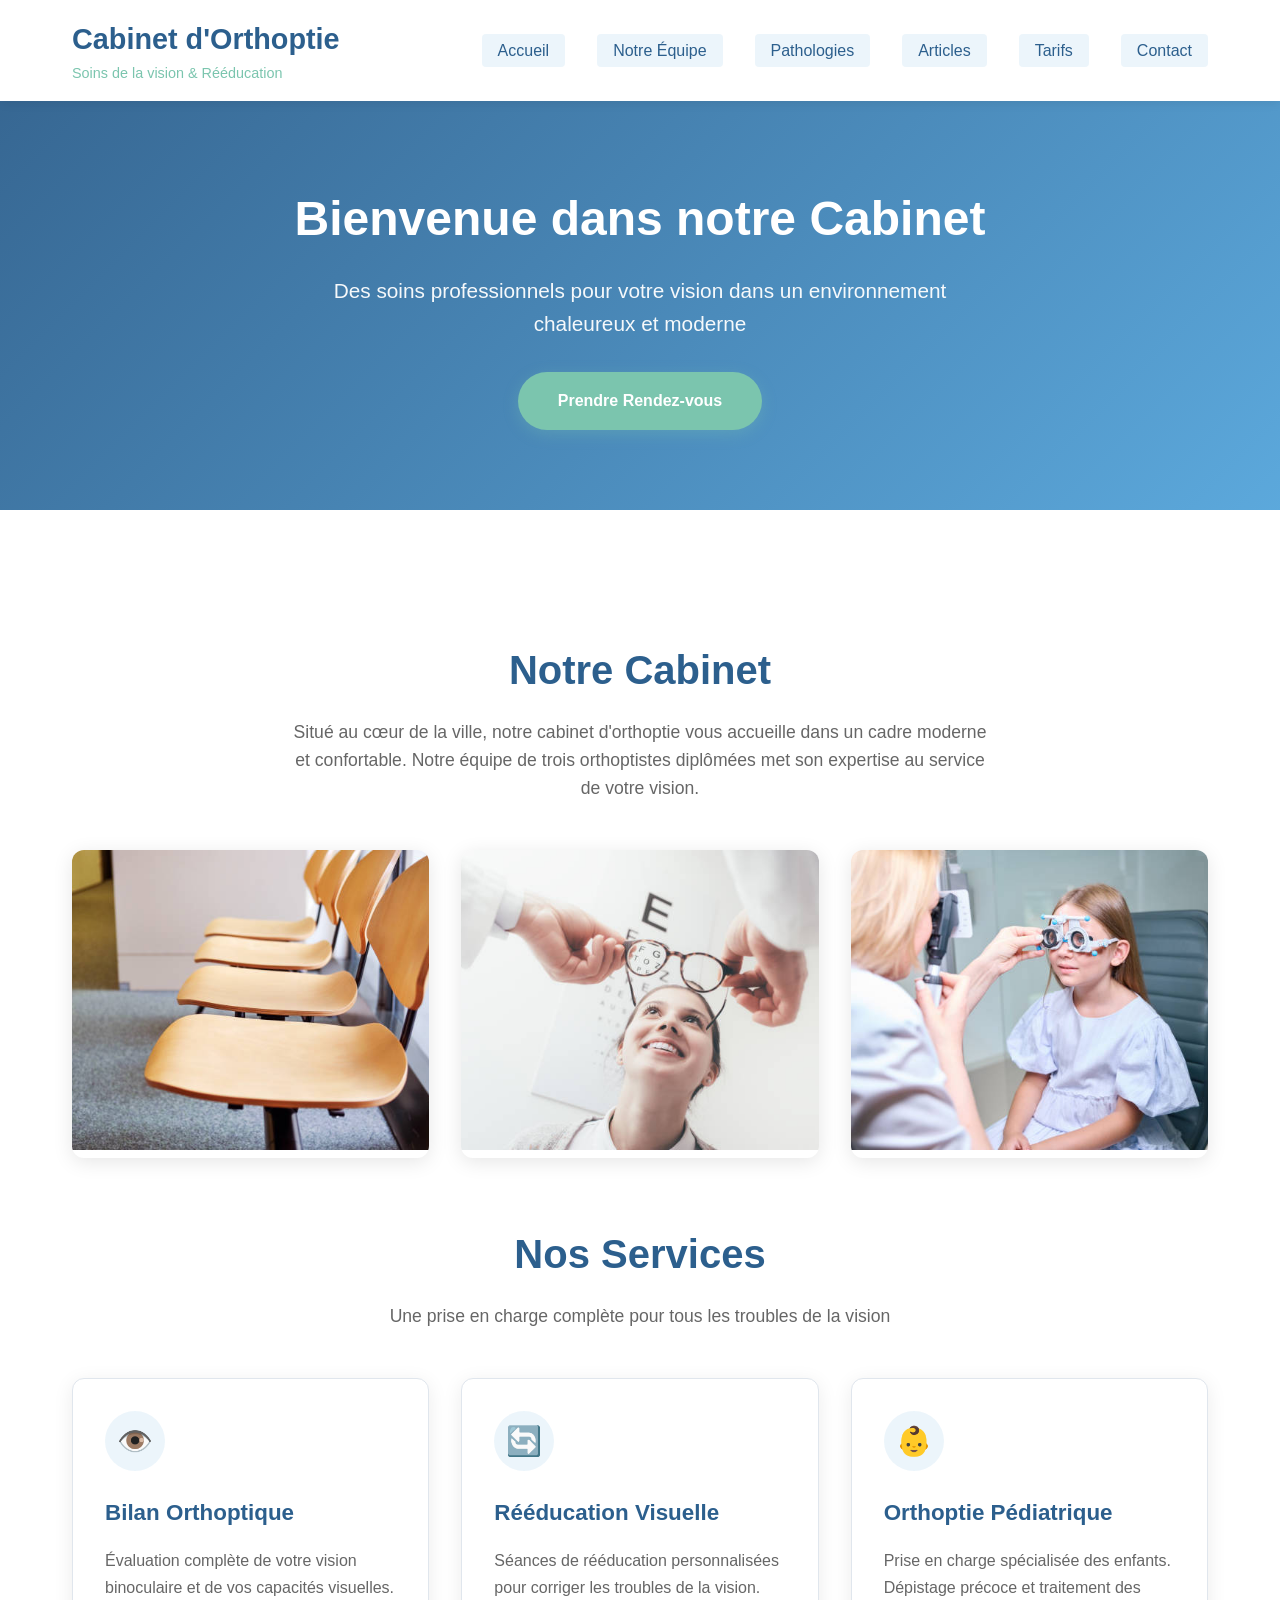
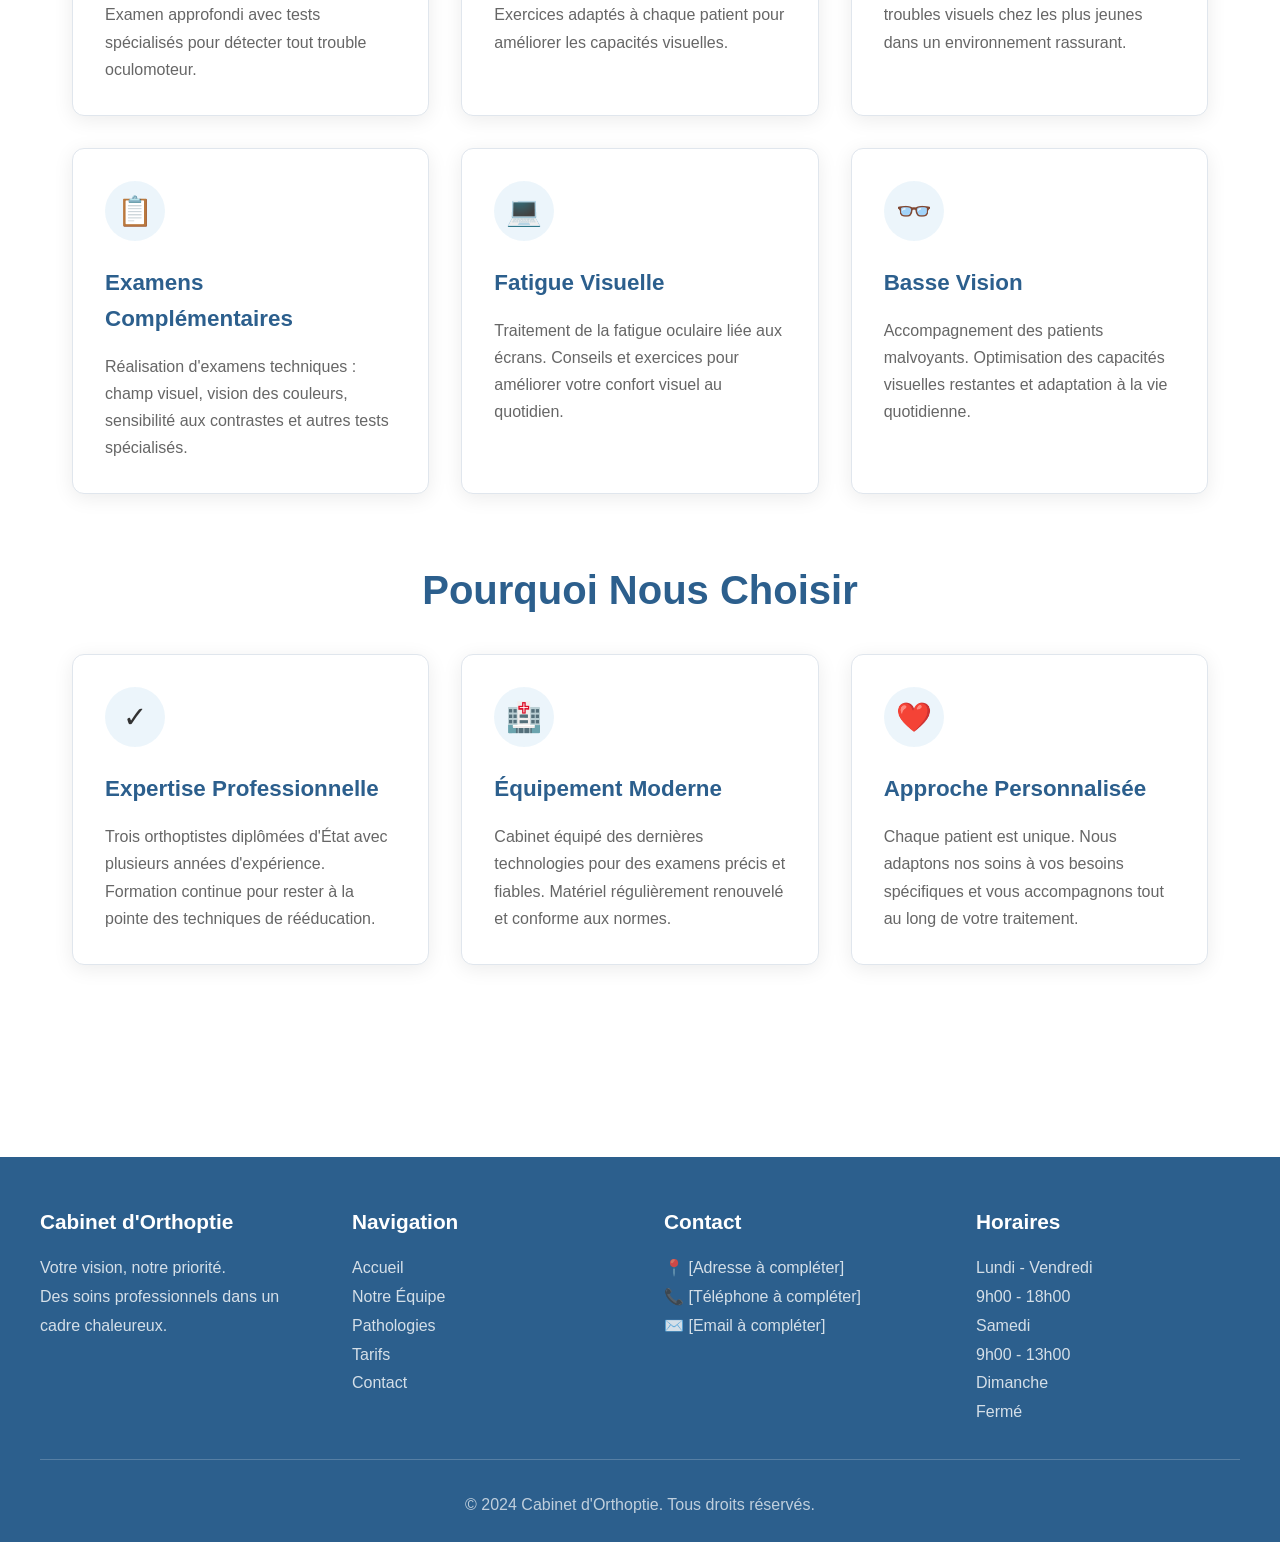
==== index.html @ 53235efd "Initialisation : Structure HTML/CSS et page Articles" ====
<!DOCTYPE html>
<html lang="fr">
<head>
    <meta charset="UTF-8">
    <meta name="viewport" content="width=device-width, initial-scale=1.0">
    <meta name="description" content="Cabinet d'orthoptie - Soins professionnels de la vision. Trois orthoptistes diplômées à votre service.">
    <title>Cabinet d'Orthoptie - Accueil</title>
    <link rel="stylesheet" href="css/styles.css">
</head>
<body>
    <!-- Header -->
    <header>
        <div class="header-container">
            <div class="logo">
                <h1>Cabinet d'Orthoptie</h1>
                <p>Soins de la vision & Rééducation</p>
            </div>
            <nav>
                <ul>
                    <li><a href="index.html" class="active">Accueil</a></li>
                    <li><a href="equipe.html" class="active">Notre Équipe</a></li>
                    <li><a href="pathologies.html" class="active">Pathologies</a></li>
                    <li><a href="articles.html" class="active">Articles</a></li> 
                    <li><a href="tarifs.html" class="active">Tarifs</a></li>
                    <li><a href="contact.html" class="active">Contact</a></li>
                </ul>
            </nav>
        </div>
    </header>

    <!-- Section Hero -->
    <section class="hero">
        <h1>Bienvenue dans notre Cabinet</h1>
        <p>Des soins professionnels pour votre vision dans un environnement chaleureux et moderne</p>
        <a href="contact.html" class="cta-button">Prendre Rendez-vous</a>
    </section>

    <!-- Contenu principal -->
    <div class="container">
        <!-- Présentation du cabinet -->
        <section>
            <h2 class="section-title">Notre Cabinet</h2>
            <p class="section-subtitle">
                Situé au cœur de la ville, notre cabinet d'orthoptie vous accueille dans un cadre moderne et confortable. 
                Notre équipe de trois orthoptistes diplômées met son expertise au service de votre vision.
            </p>

            <div class="presentation-images">
                <div class="presentation-image">
                    <img src="images/attente.jpg" alt="Salle d'attente du cabinet">
                </div>
                <div class="presentation-image">
                    <img src="images/lunettes.jpg" alt="Lunettes">
                </div>
                <div class="presentation-image">
                    <img src="images/consult.jpg" alt="Consultation orthoptique">
                </div>
            </div>
        </section>

        <!-- Nos services -->
        <section>
            <h2 class="section-title">Nos Services</h2>
            <p class="section-subtitle">
                Une prise en charge complète pour tous les troubles de la vision
            </p>

            <div class="info-cards">
                <div class="card">
                    <div class="card-icon">👁️</div>
                    <h3>Bilan Orthoptique</h3>
                    <p>
                        Évaluation complète de votre vision binoculaire et de vos capacités visuelles. 
                        Examen approfondi avec tests spécialisés pour détecter tout trouble oculomoteur.
                    </p>
                </div>

                <div class="card">
                    <div class="card-icon">🔄</div>
                    <h3>Rééducation Visuelle</h3>
                    <p>
                        Séances de rééducation personnalisées pour corriger les troubles de la vision. 
                        Exercices adaptés à chaque patient pour améliorer les capacités visuelles.
                    </p>
                </div>

                <div class="card">
                    <div class="card-icon">👶</div>
                    <h3>Orthoptie Pédiatrique</h3>
                    <p>
                        Prise en charge spécialisée des enfants. Dépistage précoce et traitement 
                        des troubles visuels chez les plus jeunes dans un environnement rassurant.
                    </p>
                </div>

                <div class="card">
                    <div class="card-icon">📋</div>
                    <h3>Examens Complémentaires</h3>
                    <p>
                        Réalisation d'examens techniques : champ visuel, vision des couleurs, 
                        sensibilité aux contrastes et autres tests spécialisés.
                    </p>
                </div>

                <div class="card">
                    <div class="card-icon">💻</div>
                    <h3>Fatigue Visuelle</h3>
                    <p>
                        Traitement de la fatigue oculaire liée aux écrans. Conseils et exercices 
                        pour améliorer votre confort visuel au quotidien.
                    </p>
                </div>

                <div class="card">
                    <div class="card-icon">👓</div>
                    <h3>Basse Vision</h3>
                    <p>
                        Accompagnement des patients malvoyants. Optimisation des capacités visuelles 
                        restantes et adaptation à la vie quotidienne.
                    </p>
                </div>
            </div>
        </section>

        <!-- Pourquoi nous choisir -->
        <section>
            <h2 class="section-title">Pourquoi Nous Choisir</h2>
            <div class="info-cards">
                <div class="card">
                    <div class="card-icon">✓</div>
                    <h3>Expertise Professionnelle</h3>
                    <p>
                        Trois orthoptistes diplômées d'État avec plusieurs années d'expérience. 
                        Formation continue pour rester à la pointe des techniques de rééducation.
                    </p>
                </div>

                <div class="card">
                    <div class="card-icon">🏥</div>
                    <h3>Équipement Moderne</h3>
                    <p>
                        Cabinet équipé des dernières technologies pour des examens précis et fiables. 
                        Matériel régulièrement renouvelé et conforme aux normes.
                    </p>
                </div>

                <div class="card">
                    <div class="card-icon">❤️</div>
                    <h3>Approche Personnalisée</h3>
                    <p>
                        Chaque patient est unique. Nous adaptons nos soins à vos besoins spécifiques 
                        et vous accompagnons tout au long de votre traitement.
                    </p>
                </div>
            </div>
        </section>
    </div>

    <!-- Footer -->
    <footer>
        <div class="footer-content">
            <div class="footer-section">
                <h3>Cabinet d'Orthoptie</h3>
                <p>
                    Votre vision, notre priorité.<br>
                    Des soins professionnels dans un cadre chaleureux.
                </p>
            </div>

            <div class="footer-section">
                <h3>Navigation</h3>
                <p><a href="index.html">Accueil</a></p>
                <p><a href="equipe.html">Notre Équipe</a></p>
                <p><a href="pathologies.html">Pathologies</a></p>
                <p><a href="tarifs.html">Tarifs</a></p>
                <p><a href="contact.html">Contact</a></p>
            </div>

            <div class="footer-section">
                <h3>Contact</h3>
                <p>📍 [Adresse à compléter]</p>
                <p>📞 [Téléphone à compléter]</p>
                <p>✉️ [Email à compléter]</p>
            </div>

            <div class="footer-section">
                <h3>Horaires</h3>
                <p>Lundi - Vendredi<br>9h00 - 18h00</p>
                <p>Samedi<br>9h00 - 13h00</p>
                <p>Dimanche<br>Fermé</p>
            </div>
        </div>

        <div class="footer-bottom">
            <p>&copy; 2024 Cabinet d'Orthoptie. Tous droits réservés.</p>
        </div>
    </footer>
</body>
</html>
---- css/styles.css ----
/* Variables CSS pour faciliter la personnalisation */
:root {
    --primary-color: #2c5f8d;
    --secondary-color: #4a9fd8;
    --accent-color: #7bc5ae;
    --text-dark: #333333;
    --text-light: #666666;
    --background-light: #f8fafb;
    --white: #ffffff;
    --border-color: #e0e6ed;
    --hover-color: #1e4a6d;
}

/* Reset et styles de base */
* {
    margin: 0;
    padding: 0;
    box-sizing: border-box;
}

body {
    font-family: 'Segoe UI', Tahoma, Geneva, Verdana, sans-serif;
    line-height: 1.6;
    color: var(--text-dark);
    background-color: var(--white);
}

/* Header et Navigation */
header {
    background-color: var(--white);
    box-shadow: 0 2px 10px rgba(0, 0, 0, 0.08);
    position: sticky;
    top: 0;
    z-index: 1000;
}

.header-container {
    max-width: 1200px;
    margin: 0 auto;
    padding: 1rem 2rem;
    display: flex;
    justify-content: space-between;
    align-items: center;
}

.logo h1 {
    color: var(--primary-color);
    font-size: 1.8rem;
    font-weight: 600;
}

.logo p {
    color: var(--accent-color);
    font-size: 0.9rem;
    font-weight: 500;
}

nav ul {
    list-style: none;
    display: flex;
    gap: 2rem;
}

nav a {
    text-decoration: none;
    color: var(--text-dark);
    font-weight: 500;
    transition: color 0.3s ease;
    padding: 0.5rem 1rem;
    border-radius: 4px;
}

nav a:hover,
nav a.active {
    color: var(--primary-color);
    background-color: rgba(74, 159, 216, 0.1);
}

/* Section Hero */
.hero {
    background: linear-gradient(135deg, rgba(44, 95, 141, 0.95), rgba(74, 159, 216, 0.9)), 
                url('../images/hero.jpg') center/cover;
    color: var(--white);
    padding: 5rem 2rem;
    text-align: center;
}

.hero h1 {
    font-size: 3rem;
    margin-bottom: 1rem;
    font-weight: 600;
}

.hero p {
    font-size: 1.3rem;
    max-width: 700px;
    margin: 0 auto 2rem;
    opacity: 0.95;
}

.cta-button {
    display: inline-block;
    background-color: var(--accent-color);
    color: var(--white);
    padding: 1rem 2.5rem;
    text-decoration: none;
    border-radius: 50px;
    font-weight: 600;
    transition: background-color 0.3s ease, transform 0.2s ease;
    box-shadow: 0 4px 15px rgba(123, 197, 174, 0.3);
}

.cta-button:hover {
    background-color: #66b399;
    transform: translateY(-2px);
    box-shadow: 0 6px 20px rgba(123, 197, 174, 0.4);
}

/* Conteneur principal */
.container {
    max-width: 1200px;
    margin: 0 auto;
    padding: 4rem 2rem;
}

/* Sections */
section {
    margin-bottom: 4rem;
}

.section-title {
    font-size: 2.5rem;
    color: var(--primary-color);
    margin-bottom: 1rem;
    text-align: center;
}

.section-subtitle {
    text-align: center;
    color: var(--text-light);
    font-size: 1.1rem;
    margin-bottom: 3rem;
    max-width: 700px;
    margin-left: auto;
    margin-right: auto;
}

/* Cartes d'information */
.info-cards {
    display: grid;
    grid-template-columns: repeat(auto-fit, minmax(300px, 1fr));
    gap: 2rem;
    margin-top: 2rem;
}

.card {
    background-color: var(--white);
    border-radius: 12px;
    padding: 2rem;
    box-shadow: 0 4px 20px rgba(0, 0, 0, 0.08);
    transition: transform 0.3s ease, box-shadow 0.3s ease;
    border: 1px solid var(--border-color);
}

.card:hover {
    transform: translateY(-5px);
    box-shadow: 0 8px 30px rgba(0, 0, 0, 0.12);
}

.card-icon {
    width: 60px;
    height: 60px;
    background-color: rgba(74, 159, 216, 0.1);
    border-radius: 50%;
    display: flex;
    align-items: center;
    justify-content: center;
    margin-bottom: 1.5rem;
    font-size: 1.8rem;
}

.card h3 {
    color: var(--primary-color);
    margin-bottom: 1rem;
    font-size: 1.4rem;
}

.card p {
    color: var(--text-light);
    line-height: 1.7;
}

/* Section équipe */
.team-grid {
    display: grid;
    grid-template-columns: repeat(auto-fit, minmax(280px, 1fr));
    gap: 3rem;
    margin-top: 3rem;
}

.team-member {
    background-color: var(--white);
    border-radius: 12px;
    overflow: hidden;
    box-shadow: 0 4px 20px rgba(0, 0, 0, 0.08);
    transition: transform 0.3s ease;
}

.team-member:hover {
    transform: translateY(-8px);
}

.team-member-photo {
    width: 100%;
    height: 300px;
    background-color: var(--background-light);
    display: flex;
    align-items: center;
    justify-content: center;
    color: var(--text-light);
    font-size: 3rem;
}

.team-member-info {
    padding: 2rem;
}

.team-member-info h3 {
    color: var(--primary-color);
    margin-bottom: 0.5rem;
    font-size: 1.5rem;
}

.team-member-info .role {
    color: var(--accent-color);
    font-weight: 600;
    margin-bottom: 1rem;
}

.team-member-info p {
    color: var(--text-light);
    line-height: 1.7;
}

/* Section pathologies */
.pathologies-list {
    display: grid;
    grid-template-columns: repeat(auto-fit, minmax(250px, 1fr));
    gap: 1.5rem;
    margin-top: 2rem;
}

.pathology-item {
    background-color: var(--background-light);
    padding: 1.5rem;
    border-radius: 8px;
    border-left: 4px solid var(--accent-color);
    transition: background-color 0.3s ease;
}

.pathology-item:hover {
    background-color: rgba(123, 197, 174, 0.1);
}

.pathology-item h3 {
    color: var(--primary-color);
    margin-bottom: 0.5rem;
    font-size: 1.2rem;
}

.pathology-item p {
    color: var(--text-light);
    font-size: 0.95rem;
}

/* Section tarifs */
.tarifs-grid {
    display: grid;
    grid-template-columns: repeat(auto-fit, minmax(300px, 1fr));
    gap: 2rem;
    margin-top: 2rem;
}

.tarif-card {
    background-color: var(--white);
    border: 2px solid var(--border-color);
    border-radius: 12px;
    padding: 2rem;
    text-align: center;
    transition: border-color 0.3s ease;
}

.tarif-card:hover {
    border-color: var(--accent-color);
}

.tarif-card h3 {
    color: var(--primary-color);
    margin-bottom: 1rem;
    font-size: 1.5rem;
}

.tarif-price {
    font-size: 2.5rem;
    color: var(--accent-color);
    font-weight: 700;
    margin: 1.5rem 0;
}

.tarif-card ul {
    list-style: none;
    margin-top: 1.5rem;
}

.tarif-card li {
    padding: 0.7rem 0;
    color: var(--text-light);
    border-bottom: 1px solid var(--border-color);
}

.tarif-card li:last-child {
    border-bottom: none;
}

/* Section contact */
.contact-grid {
    display: grid;
    grid-template-columns: 1fr 1fr;
    gap: 3rem;
    margin-top: 2rem;
}

.contact-info {
    background-color: var(--background-light);
    padding: 2rem;
    border-radius: 12px;
}

.contact-item {
    display: flex;
    align-items: start;
    margin-bottom: 2rem;
}

.contact-icon {
    width: 50px;
    height: 50px;
    background-color: var(--accent-color);
    color: var(--white);
    border-radius: 50%;
    display: flex;
    align-items: center;
    justify-content: center;
    margin-right: 1.5rem;
    font-size: 1.3rem;
    flex-shrink: 0;
}

.contact-details h3 {
    color: var(--primary-color);
    margin-bottom: 0.5rem;
}

.contact-details p {
    color: var(--text-light);
    line-height: 1.8;
}

.map-container {
    background-color: var(--background-light);
    border-radius: 12px;
    padding: 1rem;
    min-height: 400px;
    display: flex;
    align-items: center;
    justify-content: center;
    color: var(--text-light);
}

/* Horaires */
.horaires-table {
    width: 100%;
    background-color: var(--white);
    border-radius: 12px;
    overflow: hidden;
    box-shadow: 0 4px 20px rgba(0, 0, 0, 0.08);
    margin-top: 2rem;
}

.horaires-table table {
    width: 100%;
    border-collapse: collapse;
}

.horaires-table th,
.horaires-table td {
    padding: 1.2rem;
    text-align: left;
    border-bottom: 1px solid var(--border-color);
}

.horaires-table th {
    background-color: var(--primary-color);
    color: var(--white);
    font-weight: 600;
}

.horaires-table tr:hover {
    background-color: var(--background-light);
}

/* Footer */
footer {
    background-color: var(--primary-color);
    color: var(--white);
    padding: 3rem 2rem 1.5rem;
    margin-top: 4rem;
}

.footer-content {
    max-width: 1200px;
    margin: 0 auto;
    display: grid;
    grid-template-columns: repeat(auto-fit, minmax(250px, 1fr));
    gap: 3rem;
    margin-bottom: 2rem;
}

.footer-section h3 {
    margin-bottom: 1rem;
    font-size: 1.3rem;
}

.footer-section p,
.footer-section a {
    color: rgba(255, 255, 255, 0.8);
    text-decoration: none;
    line-height: 1.8;
}

.footer-section a:hover {
    color: var(--accent-color);
}

.footer-bottom {
    max-width: 1200px;
    margin: 0 auto;
    padding-top: 2rem;
    border-top: 1px solid rgba(255, 255, 255, 0.2);
    text-align: center;
    color: rgba(255, 255, 255, 0.7);
}

/* Images de présentation */
.presentation-images {
    display: grid;
    grid-template-columns: repeat(auto-fit, minmax(300px, 1fr));
    gap: 2rem;
    margin: 3rem 0;
}

.presentation-image {
    border-radius: 12px;
    overflow: hidden;
    box-shadow: 0 4px 20px rgba(0, 0, 0, 0.1);
}

.presentation-image img {
    width: 100%;
    height: 300px;
    object-fit: cover;
    transition: transform 0.3s ease;
}

.presentation-image:hover img {
    transform: scale(1.05);
}

/* Responsive */
@media (max-width: 768px) {
    .header-container {
        flex-direction: column;
        gap: 1rem;
    }

    nav ul {
        flex-direction: column;
        gap: 0.5rem;
        text-align: center;
    }

    .hero h1 {
        font-size: 2rem;
    }

    .hero p {
        font-size: 1.1rem;
    }

    .contact-grid {
        grid-template-columns: 1fr;
    }

    .section-title {
        font-size: 2rem;
    }

    .info-cards,
    .team-grid,
    .pathologies-list,
    .tarifs-grid {
        grid-template-columns: 1fr;
    }
}

/* --- Styles spécifiques à la page ARTICLES --- */

.articles-list {
    display: flex;
    flex-direction: column;
    gap: 5rem; /* Espace entre les articles */
}

.article-card {
    display: grid;
    grid-template-columns: 1fr 1.2fr;
    gap: 3rem;
    align-items: center;
    background-color: var(--white);
}

.article-card.reverse {
    direction: rtl; /* Inverse l'image et le texte */
}

.article-card.reverse .article-body {
    direction: ltr; /* Remet le texte dans le bon sens de lecture */
}

.article-img img {
    width: 100%;
    height: auto;
    border-radius: 12px;
    box-shadow: 0 5px 15px rgba(0,0,0,0.1);
    display: block;
}

.category-tag {
    display: inline-block;
    background-color: var(--background-light);
    color: var(--accent-color);
    padding: 0.3rem 1rem;
    border-radius: 50px;
    font-size: 0.85rem;
    font-weight: 600;
    margin-bottom: 1rem;
    border: 1px solid var(--border-color);
}

.article-body h3 {
    font-size: 1.8rem;
    color: var(--primary-color);
    margin-bottom: 1rem;
}

.article-body p {
    color: var(--text-light);
    font-size: 1.1rem;
    line-height: 1.8;
}

/* Version Mobile */
@media (max-width: 768px) {
    .article-card, .article-card.reverse {
        grid-template-columns: 1fr;
        direction: ltr;
        gap: 1.5rem;
    }
    
    .article-body h3 {
        font-size: 1.5rem;
    }
}
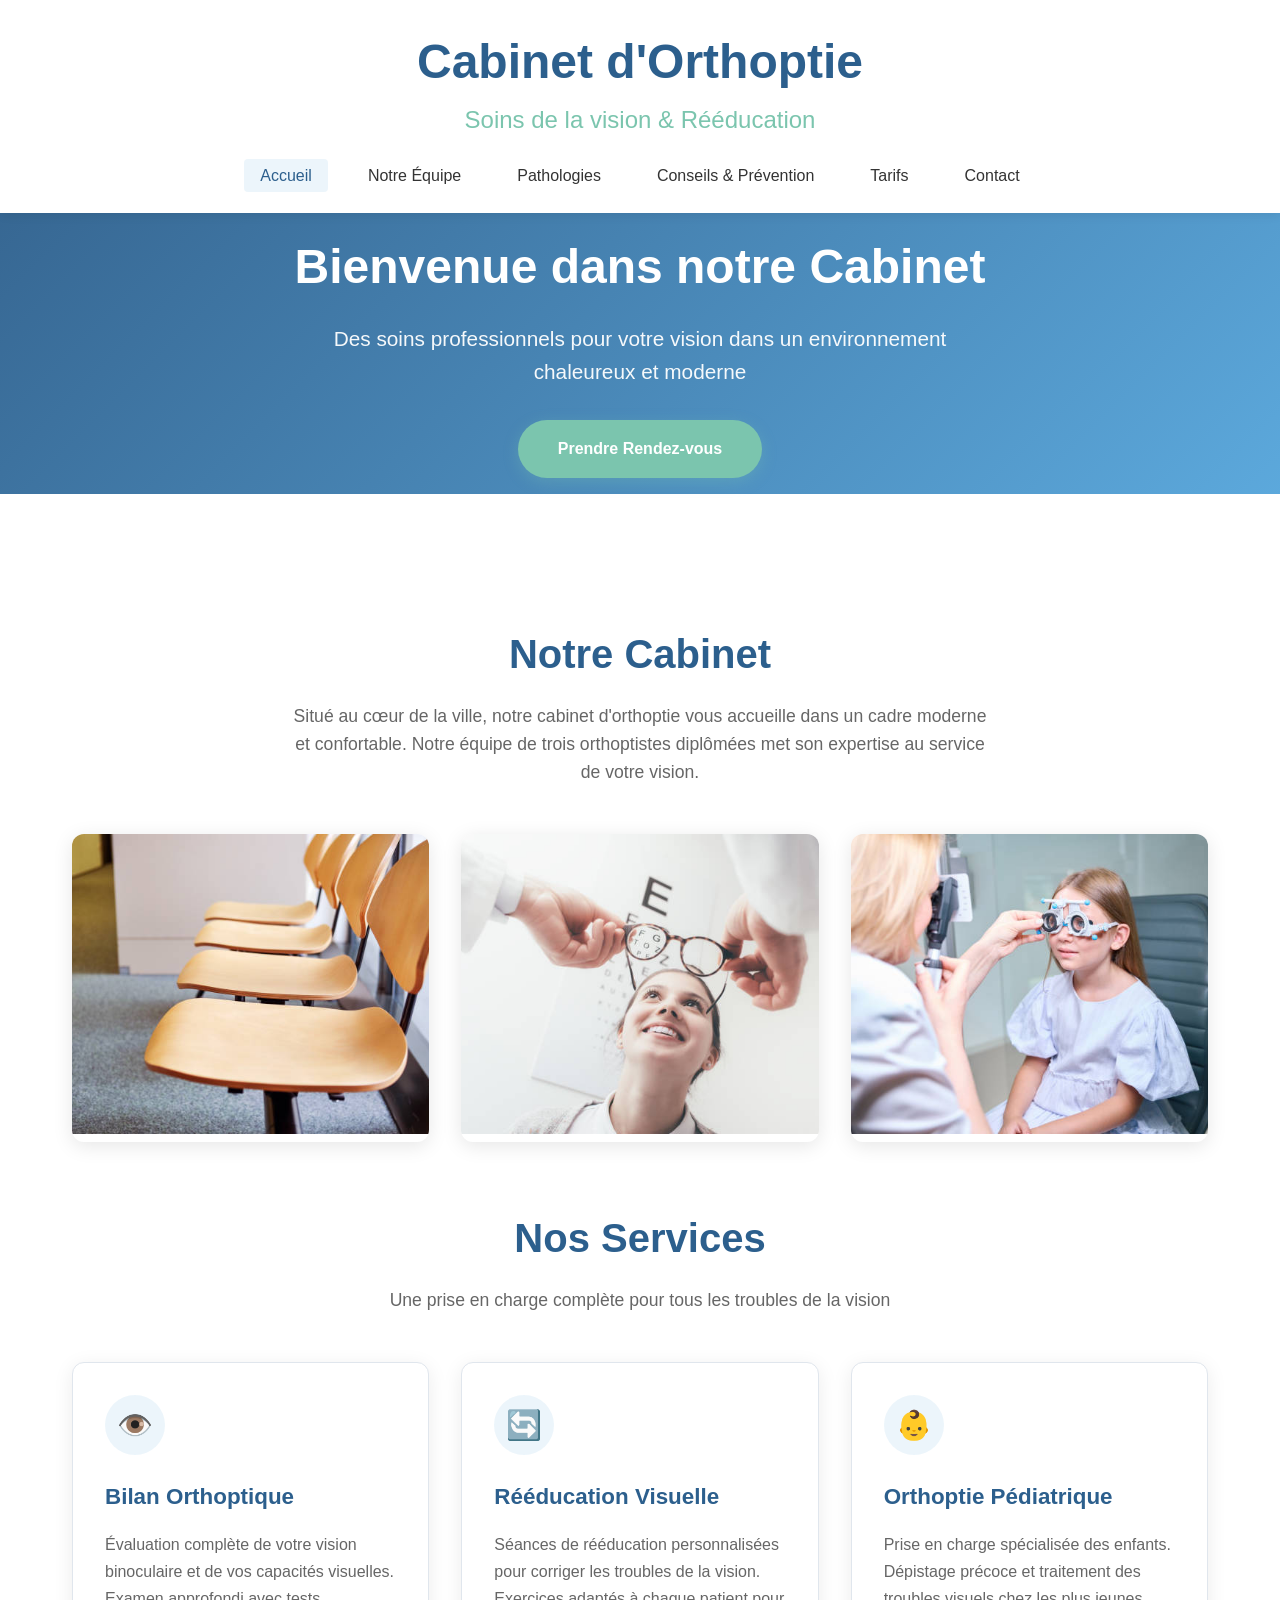
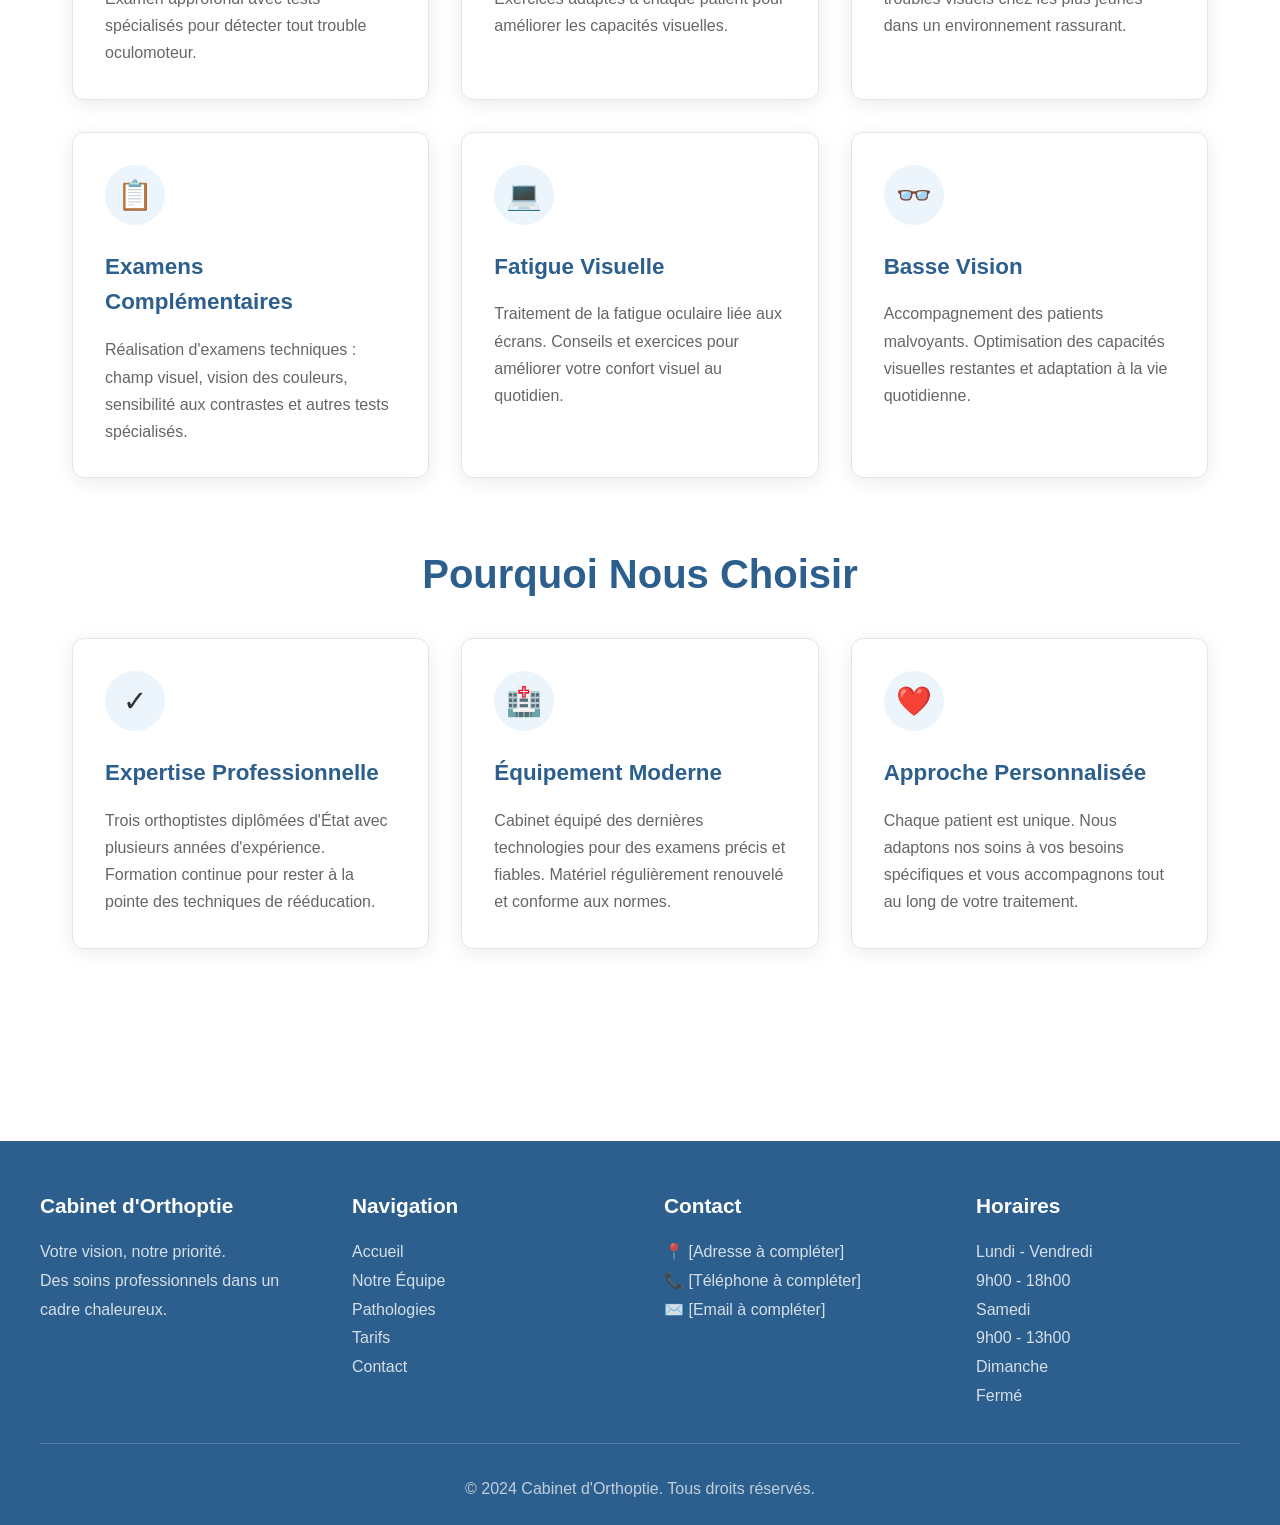
==== commit 52b4110b: "Modification du Header (menus) et de la page article devenue la page Conseils & Prévention" ====
--- a/index.html
+++ b/index.html
@@ -18,11 +18,11 @@
             <nav>
                 <ul>
                     <li><a href="index.html" class="active">Accueil</a></li>
-                    <li><a href="equipe.html" class="active">Notre Équipe</a></li>
-                    <li><a href="pathologies.html" class="active">Pathologies</a></li>
-                    <li><a href="articles.html" class="active">Articles</a></li> 
-                    <li><a href="tarifs.html" class="active">Tarifs</a></li>
-                    <li><a href="contact.html" class="active">Contact</a></li>
+                    <li><a href="equipe.html">Notre Équipe</a></li>
+                    <li><a href="pathologies.html">Pathologies</a></li>
+                    <li><a href="ConseilsPrevention.html">Conseils & Prévention</a></li> 
+                    <li><a href="tarifs.html">Tarifs</a></li>
+                    <li><a href="contact.html">Contact</a></li>
                 </ul>
             </nav>
         </div>
--- a/css/styles.css
+++ b/css/styles.css
@@ -34,31 +34,37 @@
     z-index: 1000;
 }
 
+/* --- Header : Logo en haut, Navigation en dessous --- */
 .header-container {
     max-width: 1200px;
     margin: 0 auto;
-    padding: 1rem 2rem;
-    display: flex;
-    justify-content: space-between;
-    align-items: center;
+    padding: 1.5rem 2rem;
+    display: flex;
+    flex-direction: column; /* Aligne les éléments verticalement (empilés) */
+    align-items: center;    /* Centre tout horizontalement */
+    gap: 1.5rem;            /* Espace entre le logo et le menu */
 }
 
 .logo h1 {
     color: var(--primary-color);
-    font-size: 1.8rem;
+    font-size: 3rem;
     font-weight: 600;
+    text-align: center;
 }
 
 .logo p {
     color: var(--accent-color);
-    font-size: 0.9rem;
+    font-size: 1.5rem;
     font-weight: 500;
+    text-align: center;
 }
 
 nav ul {
     list-style: none;
     display: flex;
-    gap: 2rem;
+    justify-content: center; /* AJOUT : Centre les liens horizontalement */
+    gap: 1.5rem;             /* AJUSTÉ : Un peu moins d'espace pour tenir sur une ligne */
+    flex-wrap: wrap;         /* AJOUT : Permet de passer sur 2 lignes sur petit écran */
 }
 
 nav a {
@@ -69,6 +75,11 @@
     padding: 0.5rem 1rem;
     border-radius: 4px;
 }
+nav {
+    width: 100%;
+    display: flex;
+    justify-content: center;
+}
 
 nav a:hover,
 nav a.active {
@@ -81,7 +92,7 @@
     background: linear-gradient(135deg, rgba(44, 95, 141, 0.95), rgba(74, 159, 216, 0.9)), 
                 url('../images/hero.jpg') center/cover;
     color: var(--white);
-    padding: 5rem 2rem;
+    padding: 1rem 2rem;
     text-align: center;
 }
 
@@ -539,7 +550,8 @@
 
 .article-img img {
     width: 100%;
-    height: auto;
+    height: 350px; /* Force une hauteur fixe pour l'harmonie */
+    object-fit: cover; /* Recadre proprement sans déformer l'image */
     border-radius: 12px;
     box-shadow: 0 5px 15px rgba(0,0,0,0.1);
     display: block;
@@ -580,4 +592,87 @@
     .article-body h3 {
         font-size: 1.5rem;
     }
+}
+
+/* --- Système de Lightbox (Agrandissement d'image) --- */
+
+/* Le conteneur de fond (caché par défaut) */
+.lightbox {
+    position: fixed;
+    top: 0;
+    left: 0;
+    width: 100%;
+    height: 100%;
+    background-color: rgba(0, 0, 0, 0.9); /* Fond noir très opaque */
+    z-index: 2000; /* Par-dessus le header sticky */
+    display: flex;
+    justify-content: center;
+    align-items: center;
+    opacity: 0;
+    visibility: hidden;
+    transition: opacity 0.4s ease, visibility 0.4s ease;
+    padding: 2rem;
+}
+
+/* Affichage de la lightbox quand l'ancre (#lightbox-x) est ciblée */
+.lightbox:target {
+    opacity: 1;
+    visibility: visible;
+}
+
+/* Conteneur de l'image centrée */
+.lightbox-content {
+    position: relative;
+    max-width: 90%;
+    max-height: 90%;
+    box-shadow: 0 0 30px rgba(0,0,0,0.5);
+}
+
+/* L'image agrandie */
+.lightbox-content img {
+    width: auto;
+    height: auto;
+    max-width: 100%;
+    max-height: 90vh; /* 90% de la hauteur de l'écran */
+    border: 4px solid var(--white);
+    border-radius: 4px;
+    display: block;
+}
+
+/* Le bouton fermer (X) */
+.lightbox-close {
+    position: absolute;
+    top: -15px;
+    right: -15px;
+    width: 40px;
+    height: 40px;
+    background-color: var(--accent-color);
+    color: var(--white);
+    text-decoration: none;
+    font-size: 2rem;
+    font-weight: bold;
+    border-radius: 50%;
+    display: flex;
+    justify-content: center;
+    align-items: center;
+    box-shadow: 0 2px 10px rgba(0,0,0,0.3);
+    z-index: 2010;
+}
+
+.lightbox-close:hover {
+    background-color: #66b399;
+}
+
+/* Zone cliquable sur tout le fond pour fermer */
+.lightbox-close-full {
+    position: absolute;
+    width: 100%;
+    height: 100%;
+    cursor: default;
+}
+
+/* Style de curseur pour indiquer que l'image est cliquable */
+.article-img a {
+    cursor: zoom-in;
+    display: block; /* Évite les décalages de grille */
 }
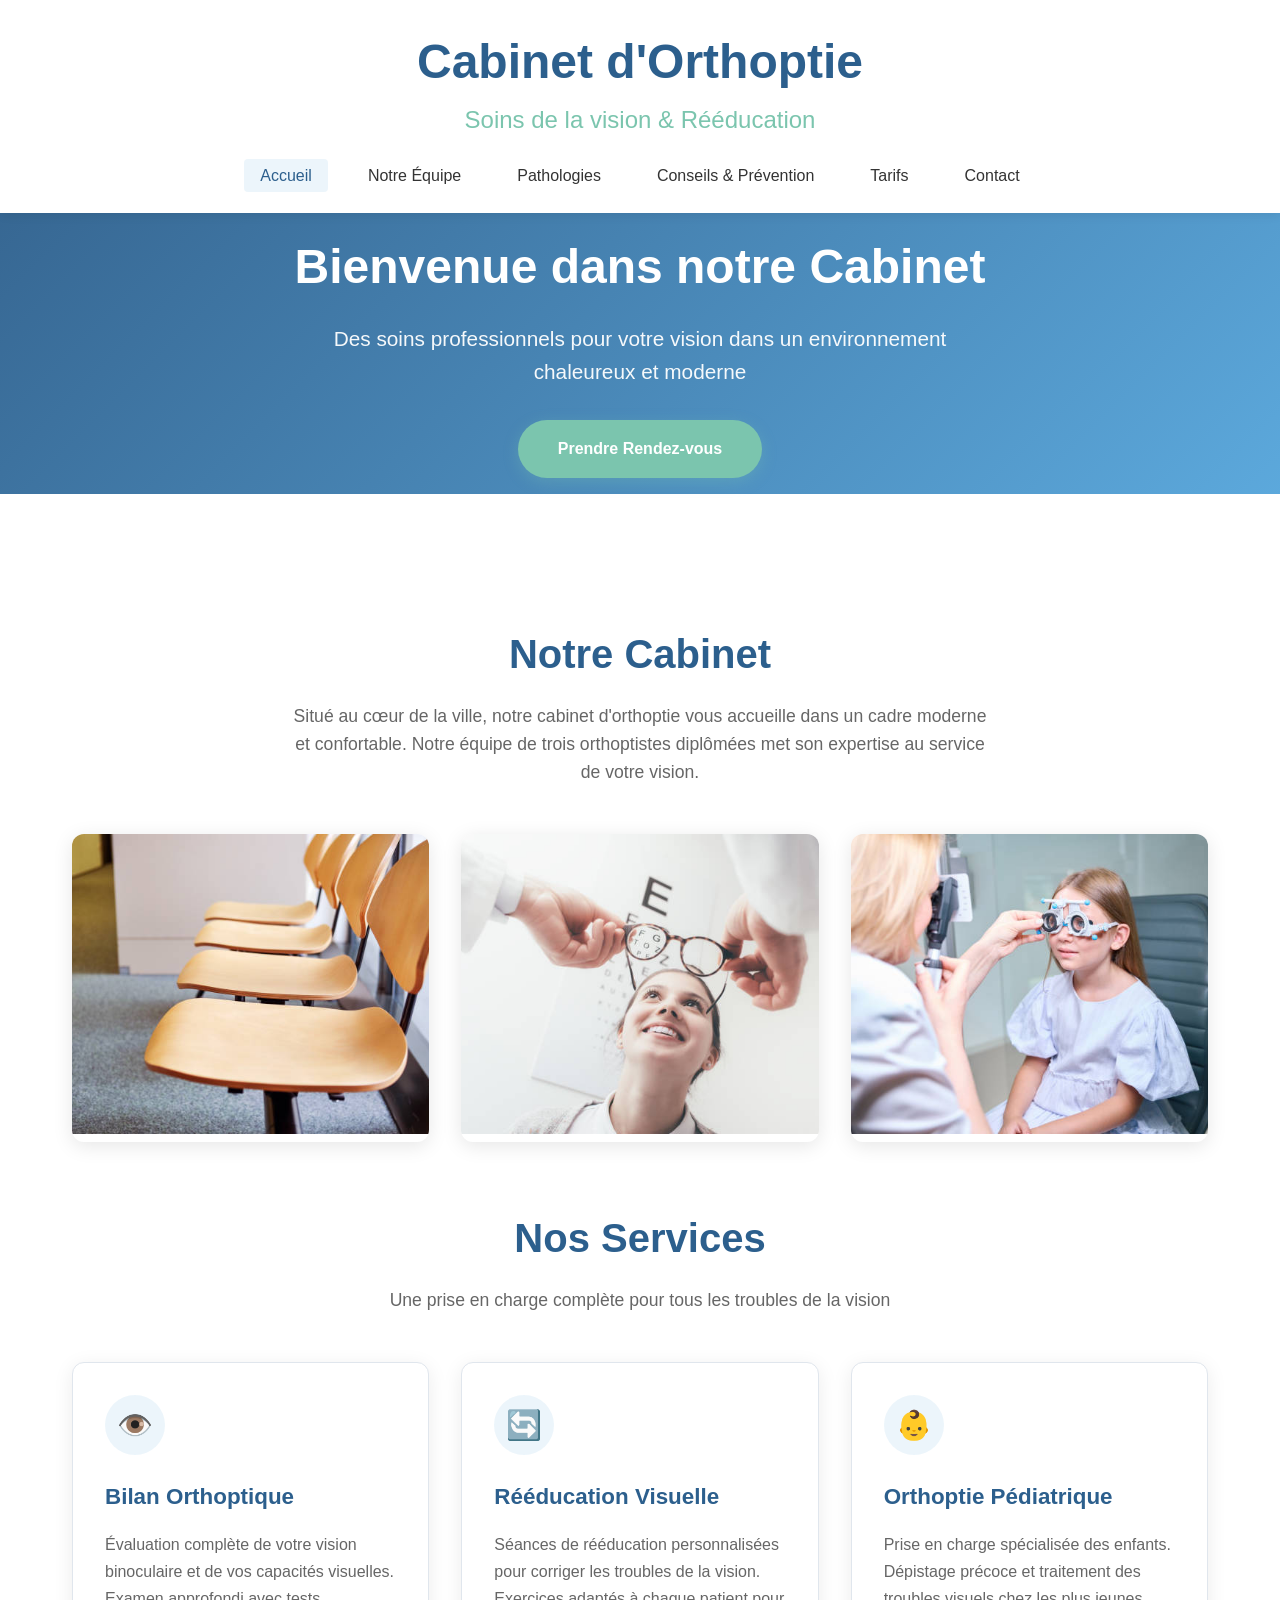
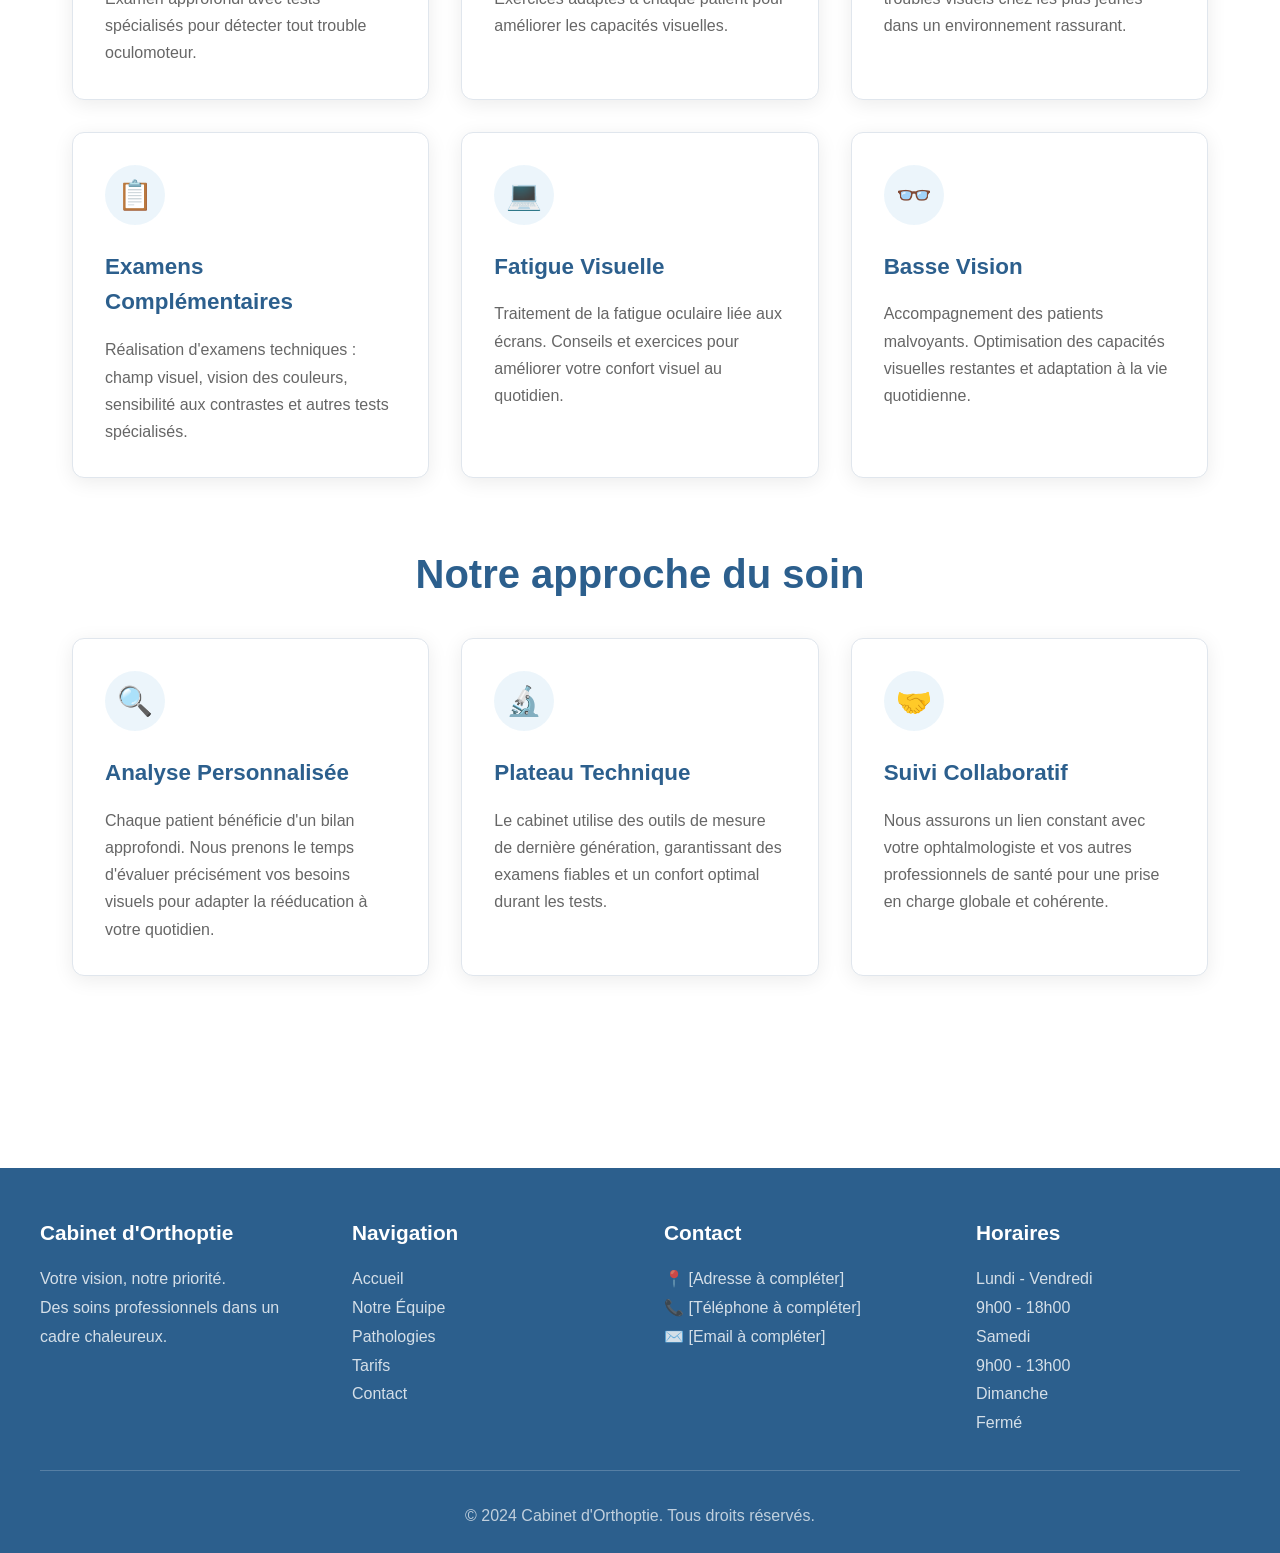
==== commit 225ff866: "modif de la page index" ====
--- a/index.html
+++ b/index.html
@@ -44,7 +44,7 @@
                 Situé au cœur de la ville, notre cabinet d'orthoptie vous accueille dans un cadre moderne et confortable. 
                 Notre équipe de trois orthoptistes diplômées met son expertise au service de votre vision.
             </p>
-
+<!-- TODO : Ajouter et changer les photos -->
             <div class="presentation-images">
                 <div class="presentation-image">
                     <img src="images/attente.jpg" alt="Salle d'attente du cabinet">
@@ -122,35 +122,26 @@
             </div>
         </section>
 
-        <!-- Pourquoi nous choisir -->
+        <!-- Notre approche du soin -->
         <section>
-            <h2 class="section-title">Pourquoi Nous Choisir</h2>
+            <h2 class="section-title">Notre approche du soin</h2>
             <div class="info-cards">
                 <div class="card">
-                    <div class="card-icon">✓</div>
-                    <h3>Expertise Professionnelle</h3>
-                    <p>
-                        Trois orthoptistes diplômées d'État avec plusieurs années d'expérience. 
-                        Formation continue pour rester à la pointe des techniques de rééducation.
-                    </p>
+                    <div class="card-icon">🔍</div>
+                    <h3>Analyse Personnalisée</h3>
+                    <p>Chaque patient bénéficie d'un bilan approfondi. Nous prenons le temps d'évaluer précisément vos besoins visuels pour adapter la rééducation à votre quotidien.</p>
                 </div>
 
                 <div class="card">
-                    <div class="card-icon">🏥</div>
-                    <h3>Équipement Moderne</h3>
-                    <p>
-                        Cabinet équipé des dernières technologies pour des examens précis et fiables. 
-                        Matériel régulièrement renouvelé et conforme aux normes.
-                    </p>
+                    <div class="card-icon">🔬</div>
+                    <h3>Plateau Technique</h3>
+                    <p>Le cabinet utilise des outils de mesure de dernière génération, garantissant des examens fiables et un confort optimal durant les tests.</p>
                 </div>
 
                 <div class="card">
-                    <div class="card-icon">❤️</div>
-                    <h3>Approche Personnalisée</h3>
-                    <p>
-                        Chaque patient est unique. Nous adaptons nos soins à vos besoins spécifiques 
-                        et vous accompagnons tout au long de votre traitement.
-                    </p>
+                    <div class="card-icon">🤝</div>
+                    <h3>Suivi Collaboratif</h3>
+                    <p>Nous assurons un lien constant avec votre ophtalmologiste et vos autres professionnels de santé pour une prise en charge globale et cohérente.</p>
                 </div>
             </div>
         </section>
@@ -196,4 +187,5 @@
         </div>
     </footer>
 </body>
+
 </html>
--- a/css/styles.css
+++ b/css/styles.css
@@ -559,15 +559,16 @@
 
 .category-tag {
     display: inline-block;
-    background-color: var(--background-light);
-    color: var(--accent-color);
+    background-color: #4a9fd8; 
+    color: #ffffff;           /* Bleu très foncé pour le contraste */
     padding: 0.3rem 1rem;
-    border-radius: 50px;
+    border-radius: 4px;       /* Forme plus carrée pour le sérieux */
     font-size: 0.85rem;
     font-weight: 600;
     margin-bottom: 1rem;
-    border: 1px solid var(--border-color);
-}
+    border: 1px solid #d1d9e0;
+}
+
 
 .article-body h3 {
     font-size: 1.8rem;
@@ -594,85 +595,133 @@
     }
 }
 
-/* --- Système de Lightbox (Agrandissement d'image) --- */
-
-/* Le conteneur de fond (caché par défaut) */
-.lightbox {
-    position: fixed;
-    top: 0;
+/* --- Système de Téléchargement des Articles --- */
+
+.article-img a {
+    position: relative;
+    display: block;
+    overflow: hidden;
+    border-radius: 12px;
+    cursor: pointer;
+}
+
+.article-img img {
+    transition: transform 0.3s ease;
+    display: block;
+}
+
+/* L'overlay qui apparaît au survol */
+.download-overlay {
+    position: absolute;
+    bottom: -60px; /* Caché sous l'image */
     left: 0;
     width: 100%;
-    height: 100%;
-    background-color: rgba(0, 0, 0, 0.9); /* Fond noir très opaque */
-    z-index: 2000; /* Par-dessus le header sticky */
-    display: flex;
-    justify-content: center;
-    align-items: center;
-    opacity: 0;
-    visibility: hidden;
-    transition: opacity 0.4s ease, visibility 0.4s ease;
-    padding: 2rem;
-}
-
-/* Affichage de la lightbox quand l'ancre (#lightbox-x) est ciblée */
-.lightbox:target {
-    opacity: 1;
-    visibility: visible;
-}
-
-/* Conteneur de l'image centrée */
-.lightbox-content {
-    position: relative;
-    max-width: 90%;
-    max-height: 90%;
-    box-shadow: 0 0 30px rgba(0,0,0,0.5);
-}
-
-/* L'image agrandie */
-.lightbox-content img {
-    width: auto;
-    height: auto;
-    max-width: 100%;
-    max-height: 90vh; /* 90% de la hauteur de l'écran */
-    border: 4px solid var(--white);
-    border-radius: 4px;
-    display: block;
-}
-
-/* Le bouton fermer (X) */
-.lightbox-close {
-    position: absolute;
-    top: -15px;
-    right: -15px;
-    width: 40px;
-    height: 40px;
-    background-color: var(--accent-color);
-    color: var(--white);
+    background: rgba(44, 95, 141, 0.9); /* Ton bleu primaire --primary-color */
+    color: white;
+    text-align: center;
+    padding: 12px;
+    transition: bottom 0.3s ease;
+    font-weight: 600;
+    font-size: 0.95rem;
+}
+
+/* Effets au survol de l'image */
+.article-img a:hover .download-overlay {
+    bottom: 0; /* Remonte sur l'image */
+}
+
+.article-img a:hover img {
+    transform: scale(1.05); /* Zoom discret */
+}
+
+/* --- Alignement de la section Contact du footer --- */
+.contact-item {
+    display: flex;
+    align-items: center; /* Aligne l'icône avec la première ligne de texte */
+    margin-bottom: 2px;
+}
+
+.contact-item .icon {
+    margin-right: 12px;
+    min-width: 25px; /* Espace constant pour toutes les icônes */
+    font-size: 1.2rem;
+    text-align: center;
+}
+
+.contact-item .text {
+    line-height: 1.2;
+    flex: 1; /* Le texte prend tout l'espace restant */
+}
+
+/* Style des liens dans le footer pour qu'ils soient cliquables proprement */
+.contact-item a {
+    color: inherit;
     text-decoration: none;
-    font-size: 2rem;
-    font-weight: bold;
+    transition: color 0.3s;
+}
+
+.contact-item a:hover {
+    color: var(--secondary-color);
+    text-decoration: underline;
+}
+
+
+/* Section Infos Pratiques */
+.infos-pratiques {
+    background-color: #f0f7ff; /* Bleu très léger pour contraster */
+    border-radius: 12px;
+    padding: 30px;
+    margin-bottom: 40px;
+    border-left: 5px solid var(--secondary-color); /* Rappel de votre couleur bleue */
+}
+
+.infos-pratiques h2 {
+    color: var(--primary-color);
+    margin-bottom: 15px;
+    font-size: 1.4rem;
+}
+
+.intro-text {
+    margin-bottom: 25px;
+    font-size: 1.1rem;
+}
+
+.infos-grid {
+    display: grid;
+    grid-template-columns: repeat(auto-fit, minmax(250px, 1fr));
+    gap: 20px;
+    margin-bottom: 20px;
+}
+
+.info-item {
+    display: flex;
+    align-items: flex-start;
+    gap: 15px;
+}
+
+.info-icon {
+    font-size: 1.5rem;
+    background: white;
+    padding: 10px;
     border-radius: 50%;
-    display: flex;
-    justify-content: center;
-    align-items: center;
-    box-shadow: 0 2px 10px rgba(0,0,0,0.3);
-    z-index: 2010;
-}
-
-.lightbox-close:hover {
-    background-color: #66b399;
-}
-
-/* Zone cliquable sur tout le fond pour fermer */
-.lightbox-close-full {
-    position: absolute;
-    width: 100%;
-    height: 100%;
-    cursor: default;
-}
-
-/* Style de curseur pour indiquer que l'image est cliquable */
-.article-img a {
-    cursor: zoom-in;
-    display: block; /* Évite les décalages de grille */
+    box-shadow: 0 2px 5px rgba(0,0,0,0.05);
+}
+
+.info-content h3 {
+    font-size: 1rem;
+    margin-bottom: 5px;
+    color: var(--primary-color);
+}
+
+.info-content p {
+    font-size: 0.95rem;
+    line-height: 1.4;
+    color: var(--text-dark);
+}
+
+.paiements-acceptes {
+    border-top: 1px solid #d1e3f8;
+    padding-top: 15px;
+    font-size: 0.9rem;
+    color: var(--text-light);
 }
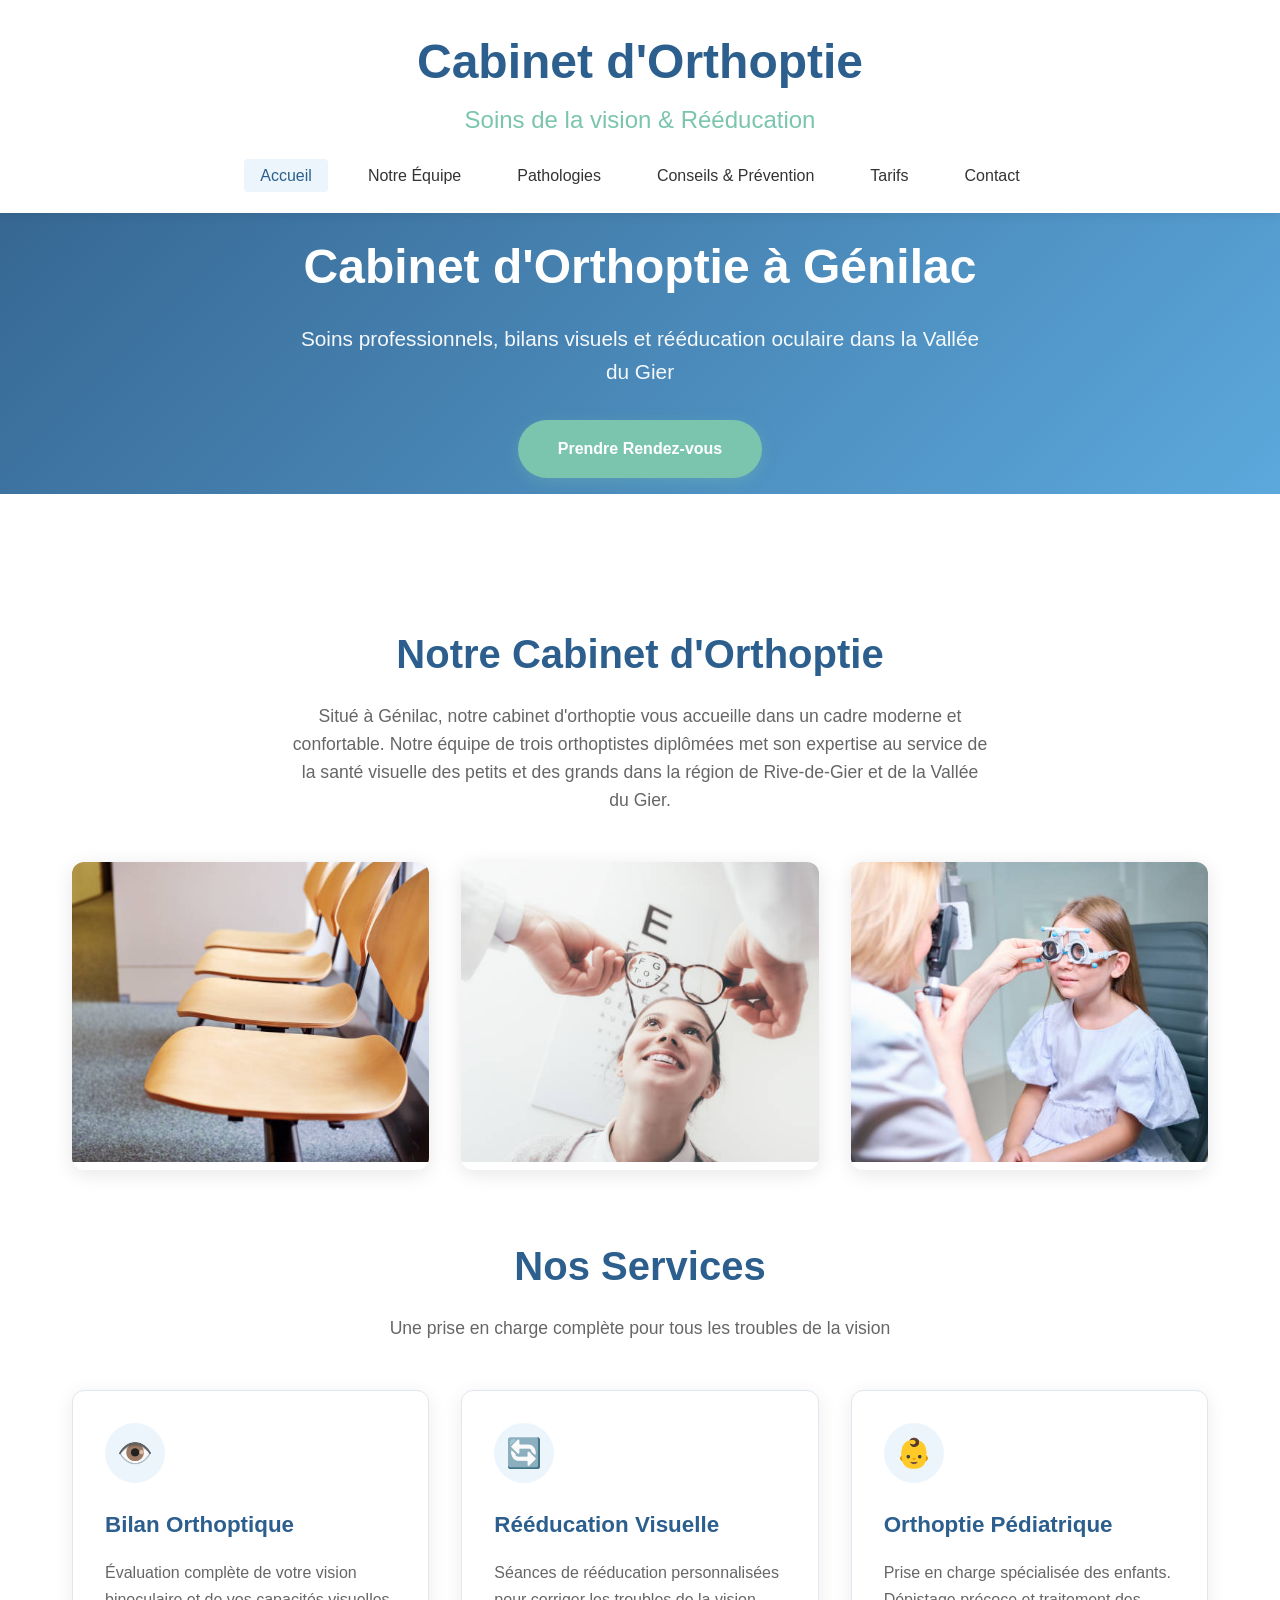
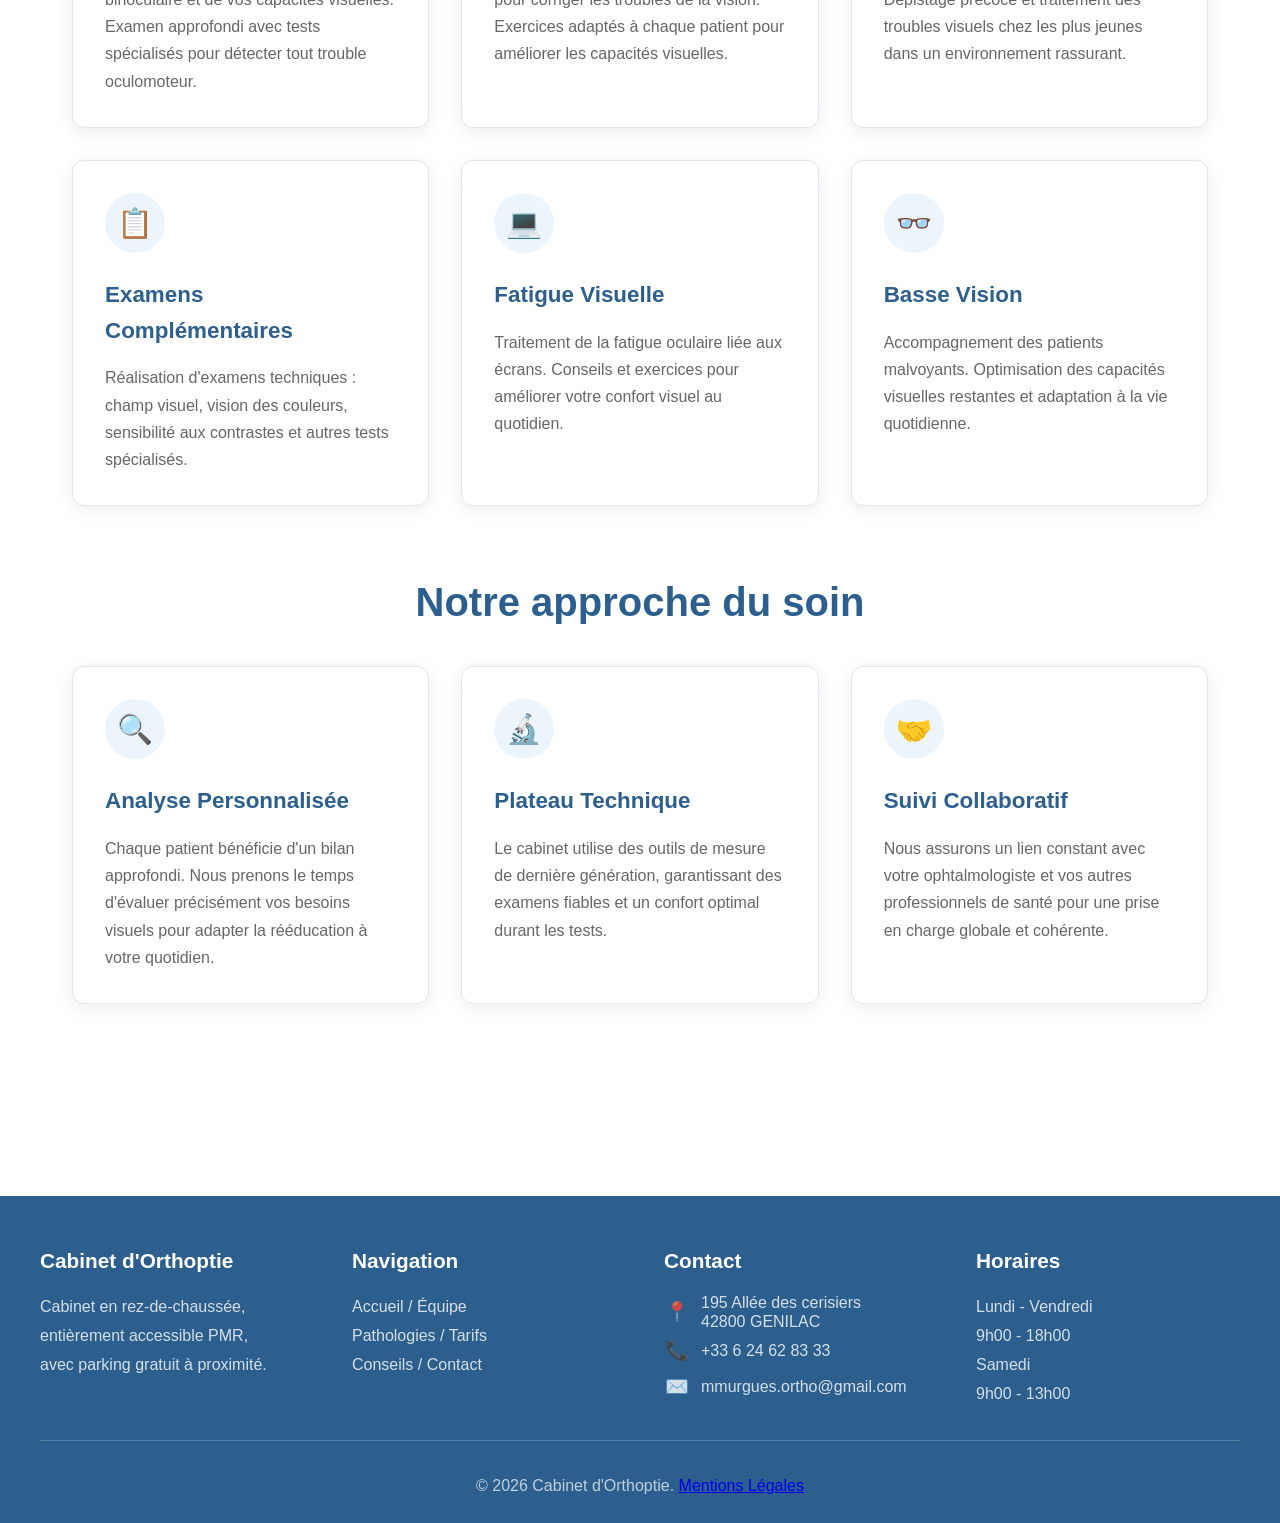
==== commit 7186b2d3: "corrections mineures sur les différentes pages pour intégrer le footer correct et ajuster les champs" ====
--- a/index.html
+++ b/index.html
@@ -3,8 +3,8 @@
 <head>
     <meta charset="UTF-8">
     <meta name="viewport" content="width=device-width, initial-scale=1.0">
-    <meta name="description" content="Cabinet d'orthoptie - Soins professionnels de la vision. Trois orthoptistes diplômées à votre service.">
-    <title>Cabinet d'Orthoptie - Accueil</title>
+    <meta name="description" content="Cabinet d'orthoptie à Génilac. Soins professionnels de la vision, bilans et rééducation par trois orthoptistes diplômées. Prenez rendez-vous.">
+    <title>Orthoptiste Génilac (42) - Cabinet d'Orthoptie Marine MURGUES</title>
     <link rel="stylesheet" href="css/styles.css">
 </head>
 <body>
@@ -30,8 +30,8 @@
 
     <!-- Section Hero -->
     <section class="hero">
-        <h1>Bienvenue dans notre Cabinet</h1>
-        <p>Des soins professionnels pour votre vision dans un environnement chaleureux et moderne</p>
+        <h1>Cabinet d'Orthoptie à Génilac</h1>
+        <p>Soins professionnels, bilans visuels et rééducation oculaire dans la Vallée du Gier</p>
         <a href="contact.html" class="cta-button">Prendre Rendez-vous</a>
     </section>
 
@@ -39,21 +39,21 @@
     <div class="container">
         <!-- Présentation du cabinet -->
         <section>
-            <h2 class="section-title">Notre Cabinet</h2>
+            <h2 class="section-title">Notre Cabinet d'Orthoptie</h2>
             <p class="section-subtitle">
-                Situé au cœur de la ville, notre cabinet d'orthoptie vous accueille dans un cadre moderne et confortable. 
-                Notre équipe de trois orthoptistes diplômées met son expertise au service de votre vision.
+                Situé à Génilac, notre cabinet d'orthoptie vous accueille dans un cadre moderne et confortable. 
+                Notre équipe de trois orthoptistes diplômées met son expertise au service de la santé visuelle des petits et des grands dans la région de Rive-de-Gier et de la Vallée du Gier.
             </p>
 <!-- TODO : Ajouter et changer les photos -->
             <div class="presentation-images">
                 <div class="presentation-image">
-                    <img src="images/attente.jpg" alt="Salle d'attente du cabinet">
+                    <img src="images/attente.jpg" alt="Salle d'attente du cabinet d'orthoptie de Génilac">
                 </div>
                 <div class="presentation-image">
                     <img src="images/lunettes.jpg" alt="Lunettes">
                 </div>
                 <div class="presentation-image">
-                    <img src="images/consult.jpg" alt="Consultation orthoptique">
+                    <img src="images/consult.jpg" alt="Salle de consultation orthoptique - Vallée du Gier">
                 </div>
             </div>
         </section>
@@ -152,40 +152,41 @@
         <div class="footer-content">
             <div class="footer-section">
                 <h3>Cabinet d'Orthoptie</h3>
-                <p>
-                    Votre vision, notre priorité.<br>
-                    Des soins professionnels dans un cadre chaleureux.
-                </p>
+                <p>Cabinet en rez-de-chaussée, <br>entièrement accessible PMR, <br>avec parking gratuit à proximité.</p>
             </div>
 
             <div class="footer-section">
                 <h3>Navigation</h3>
-                <p><a href="index.html">Accueil</a></p>
-                <p><a href="equipe.html">Notre Équipe</a></p>
-                <p><a href="pathologies.html">Pathologies</a></p>
-                <p><a href="tarifs.html">Tarifs</a></p>
-                <p><a href="contact.html">Contact</a></p>
+                <p><a href="index.html">Accueil</a> / <a href="equipe.html">Équipe</a></p>
+                <p><a href="pathologies.html">Pathologies</a> / <a href="tarifs.html">Tarifs</a></p>
+                <p><a href="ConseilsPrevention.html">Conseils</a> / <a href="contact.html">Contact</a></p>
             </div>
 
             <div class="footer-section">
                 <h3>Contact</h3>
-                <p>📍 [Adresse à compléter]</p>
-                <p>📞 [Téléphone à compléter]</p>
-                <p>✉️ [Email à compléter]</p>
+                <p class="contact-item">
+                    <span class="icon">📍</span>
+                    <span class="text">195 Allée des cerisiers<br>42800 GENILAC</span>
+                </p>
+                <p class="contact-item">
+                    <span class="icon">📞</span>
+                    <span class="text"><a href="tel:+33624628333">+33 6 24 62 83 33</a></span>
+                </p>
+                <p class="contact-item">
+                    <span class="icon">✉️</span>
+                    <span class="text"><a href="mailto:mmurgues.ortho@gmail.com">mmurgues.ortho@gmail.com</a></span>
+                </p>
             </div>
-
             <div class="footer-section">
                 <h3>Horaires</h3>
                 <p>Lundi - Vendredi<br>9h00 - 18h00</p>
                 <p>Samedi<br>9h00 - 13h00</p>
-                <p>Dimanche<br>Fermé</p>
             </div>
         </div>
-
         <div class="footer-bottom">
-            <p>&copy; 2024 Cabinet d'Orthoptie. Tous droits réservés.</p>
+            <p>&copy; 2026 Cabinet d'Orthoptie. 
+                <a href="mentions-legales.html">Mentions Légales</a>
+            </p>
         </div>
     </footer>
 </body>
-
-</html>
